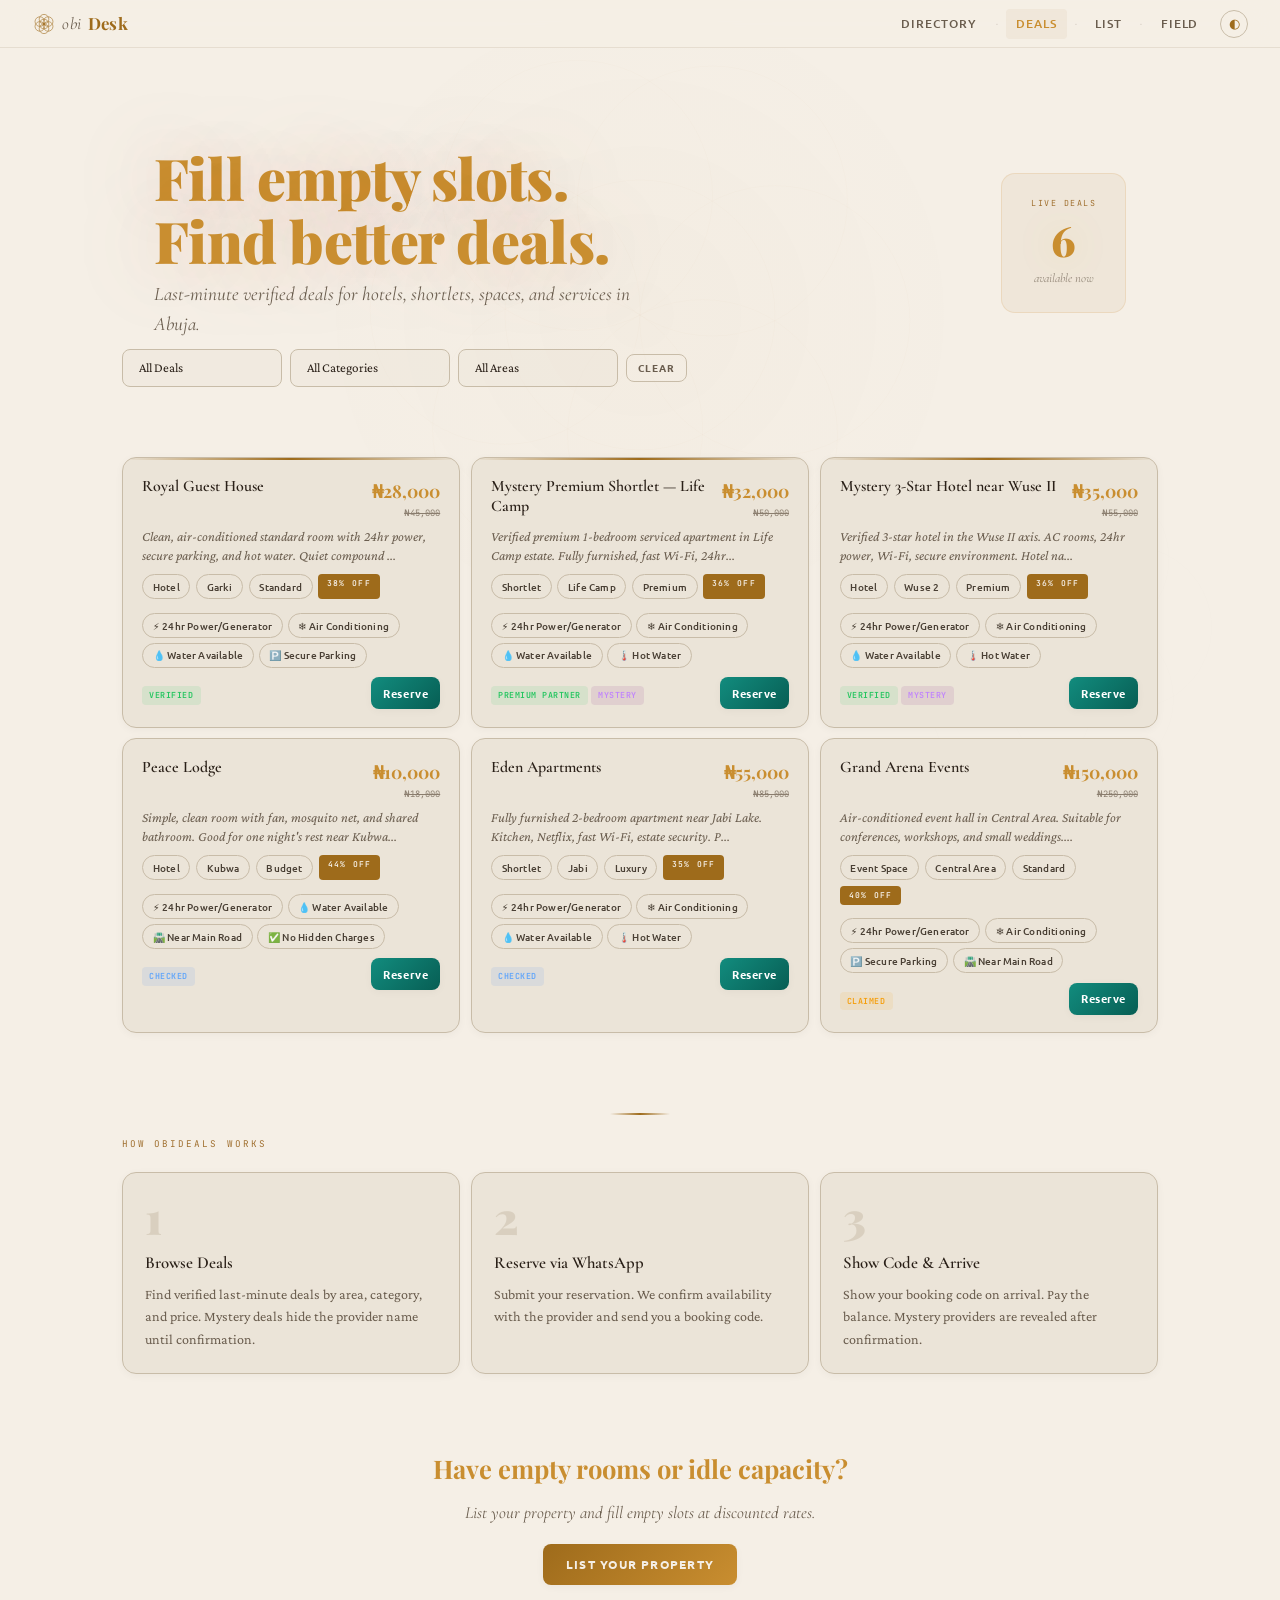
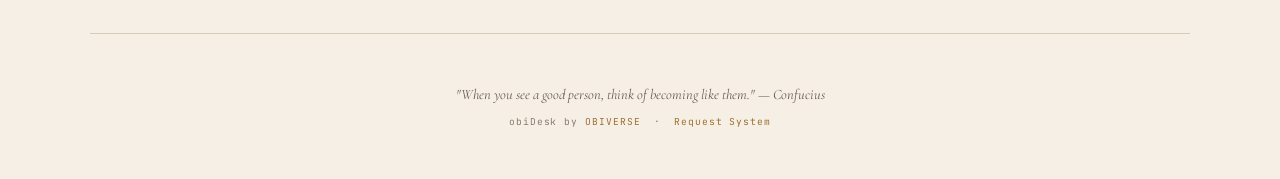
==== docs/deals.html @ 6e152a48 "feat: add obiDeals — last-minute deal vertical Perishable capacity loses all value when time passes." ====
<!DOCTYPE html>
<html lang="en">
<head>
<meta charset="utf-8">
<meta name="viewport" content="width=device-width, initial-scale=1">
<title>obiDeals — Last-Minute Verified Deals in Abuja</title>
<meta name="description" content="Find verified last-minute deals for hotels, shortlets, spaces, and services in Abuja. Fill empty slots. Find better deals.">
<meta name="theme-color" content="#c97d1d">
<link rel="manifest" href="manifest.webmanifest">
<link rel="icon" href="icon.svg" type="image/svg+xml">
<meta name="apple-mobile-web-app-capable" content="yes">
<script src="theme.js"></script>
<link rel="preconnect" href="https://fonts.googleapis.com">
<link rel="preconnect" href="https://fonts.gstatic.com" crossorigin>
<link href="https://fonts.googleapis.com/css2?family=Cormorant+Garamond:ital,wght@0,400;0,600;0,700;1,400&family=Crimson+Pro:ital,wght@0,300;0,400;0,600;1,300;1,400&family=JetBrains+Mono:wght@400;500&family=Playfair+Display:ital,wght@0,400;0,700;0,900;1,400&family=Ubuntu:wght@300;400;500;700&display=swap" rel="stylesheet">
<link rel="stylesheet" href="css/base.css">
</head>
<body>
<canvas id="bg-canvas"></canvas>
<nav class="site-nav" id="site-nav"></nav>

<!-- Hero -->
<section class="hero" style="padding-bottom:1vh;">
  <div class="hero-left">
    <h1>Fill empty slots.<br>Find better deals.</h1>
    <p class="tagline">Last-minute verified deals for hotels, shortlets, spaces, and services in Abuja.</p>
  </div>
  <div class="hero-right">
    <div class="hero-stat-label">Live Deals</div>
    <div class="hero-stat-value" id="deal-count">0</div>
    <div class="hero-stat-sub">available now</div>
  </div>
</section>

<!-- Filters -->
<div class="section" style="padding-top:0;padding-bottom:0.5rem;">
  <div class="filter-bar" id="deal-filters">
    <select class="form-input" id="filter-type" style="max-width:160px;font-size:0.82rem;">
      <option value="">All Deals</option>
      <option value="visible">Visible Deals</option>
      <option value="mystery">Mystery Deals</option>
    </select>
    <select class="form-input" id="filter-cat" style="max-width:160px;font-size:0.82rem;">
      <option value="">All Categories</option>
      <option value="hotel">Hotels</option>
      <option value="shortlet">Shortlets</option>
      <option value="event_space">Event Spaces</option>
      <option value="salon">Salons</option>
      <option value="car_hire">Car Hire</option>
      <option value="coworking">Coworking</option>
    </select>
    <select class="form-input" id="filter-area" style="max-width:160px;font-size:0.82rem;">
      <option value="">All Areas</option>
    </select>
    <button class="obi-btn-outline" style="font-size:0.62rem;padding:0.35rem 0.7rem;" onclick="clearDealFilters()">Clear</button>
  </div>
</div>

<!-- Deal Grid -->
<div class="section">
  <div class="biz-grid" id="deals-grid">
    <div class="skeleton-card"></div>
    <div class="skeleton-card"></div>
    <div class="skeleton-card"></div>
  </div>
  <div id="no-deals" style="display:none;text-align:center;padding:3rem;color:var(--text-dim);">
    <p style="font-family:var(--font-heading);font-size:1.2rem;font-style:italic;margin-bottom:0.5rem;">No deals match your filters.</p>
    <p style="font-size:0.85rem;">Try a different area or category.</p>
  </div>
</div>

<!-- How It Works -->
<div class="section reveal">
  <div class="divider"></div>
  <div class="section-label">How obiDeals Works</div>
  <div class="steps-grid">
    <div class="step-card">
      <div class="step-num">1</div>
      <div class="step-title">Browse Deals</div>
      <div class="step-desc">Find verified last-minute deals by area, category, and price. Mystery deals hide the provider name until confirmation.</div>
    </div>
    <div class="step-card">
      <div class="step-num">2</div>
      <div class="step-title">Reserve via WhatsApp</div>
      <div class="step-desc">Submit your reservation. We confirm availability with the provider and send you a booking code.</div>
    </div>
    <div class="step-card">
      <div class="step-num">3</div>
      <div class="step-title">Show Code & Arrive</div>
      <div class="step-desc">Show your booking code on arrival. Pay the balance. Mystery providers are revealed after confirmation.</div>
    </div>
  </div>
</div>

<!-- CTA -->
<div class="section reveal" style="text-align:center;padding:2rem 1.5rem 3rem;">
  <h2 style="font-family:var(--font-display);font-size:clamp(1.2rem,3vw,1.6rem);font-weight:700;color:var(--gold-bright);margin-bottom:0.5rem;">Have empty rooms or idle capacity?</h2>
  <p style="font-family:var(--font-heading);font-style:italic;color:var(--text-dim);margin-bottom:1rem;">List your property and fill empty slots at discounted rates.</p>
  <a href="get-listed.html" class="obi-btn">List Your Property</a>
</div>

<footer class="site-footer" id="site-footer"></footer>

<script src="js/app.js"></script>
<script src="js/library.js"></script>
<script src="js/deals.js"></script>
<script src="pwa.js" defer></script>
</body>
</html>
---- docs/css/base.css ----
/* ═══════════════════════════════════════════════
   obiDesk Design System — The Epitome
   From signboard to system. Abuja, Nigeria.

   Typography: 5 fonts, each with purpose.
   Surfaces: glass, glow, sacred geometry.
   Motion: staggered reveals, breathing canvas.
   ═══════════════════════════════════════════════ */

:root {
  /* ── Deep palette ─────────────────────────── */
  --bg-deep: #060d18;
  --bg: #0a1628;
  --bg-elevated: #0f1f38;
  --bg-code: #0c1424;
  --surface: #0f1f38;

  --text: #c8b89a;
  --text-dim: #8a7d6a;
  --text-bright: #e8d8b8;
  --text-ghost: #3a5070;

  --gold: #c97d1d;
  --gold-bright: #e8a830;
  --gold-dim: #8b5e1a;
  --gold-glow: rgba(201, 125, 29, 0.12);
  --gold-focus: rgba(201, 125, 29, 0.35);
  --sacred: rgba(201, 125, 29, 0.08);

  --border: #1e3a5c;
  --border-subtle: #162a4a;

  --wa: #25D366;
  --wa-hover: #20bd5a;
  --wa-glow: rgba(37, 211, 102, 0.15);

  /* ── Typography ────────────────────────────── */
  --font-display: 'Playfair Display', 'Palatino', serif;
  --font-heading: 'Cormorant Garamond', 'Palatino', serif;
  --font-body: 'Crimson Pro', 'Georgia', serif;
  --font-ui: 'Ubuntu', system-ui, sans-serif;
  --font-code: 'JetBrains Mono', 'Consolas', monospace;

  /* ── Spacing (golden ratio) ────────────────── */
  --phi-3: 3px; --phi-5: 5px; --phi-8: 8px; --phi-13: 13px;
  --phi-21: 21px; --phi-34: 34px; --phi-55: 55px; --phi-89: 89px;

  /* ── Radius ────────────────────────────────── */
  --radius-sm: 4px;
  --radius-md: 8px;
  --radius-lg: 14px;
  --radius-pill: 99px;

  /* ── Shadows ───────────────────────────────── */
  --shadow-card: 0 2px 8px rgba(0,0,0,0.08);
  --shadow-card-hover: 0 8px 32px rgba(0,0,0,0.16), 0 0 20px rgba(201,125,29,0.06);
  --shadow-glow: 0 0 24px var(--gold-glow);
  --shadow-btn: 0 4px 16px rgba(201,125,29,0.2);
}

/* ── Light theme ─────────────────────────────── */
:root[data-theme="light"] {
  --bg-deep: #f5efe6;
  --bg: #f5efe6;
  --bg-elevated: #ebe4d8;
  --bg-code: #e0d6c6;
  --surface: #ebe4d8;
  --text: #4a4035;
  --text-dim: #6a5d4e;
  --text-bright: #2a2018;
  --text-ghost: #8a7d6e;
  --gold: #9e6b1b;
  --gold-bright: #c98e30;
  --gold-dim: #a07030;
  --gold-glow: rgba(158, 107, 27, 0.06);
  --gold-focus: rgba(158, 107, 27, 0.35);
  --sacred: rgba(158, 107, 27, 0.06);
  --border: #c8bca8;
  --border-subtle: #d8cbb8;
  --wa: #128C7E;
  --wa-hover: #075E54;
  --wa-glow: rgba(18, 140, 126, 0.1);
  --shadow-card: 0 2px 8px rgba(0,0,0,0.04);
  --shadow-card-hover: 0 8px 32px rgba(0,0,0,0.08), 0 0 16px rgba(158,107,27,0.04);
  --shadow-btn: 0 4px 16px rgba(158,107,27,0.15);
}

/* ═══════════════════════════════════════════════
   RESET & BASE
   ═══════════════════════════════════════════════ */
*, *::before, *::after { box-sizing: border-box; margin: 0; padding: 0; }
[hidden] { display: none !important; }

html {
  scroll-behavior: smooth;
  scrollbar-width: thin;
  scrollbar-color: var(--gold-dim) var(--bg);
  overflow-x: hidden;
}
::-webkit-scrollbar { width: 6px; }
::-webkit-scrollbar-track { background: var(--bg); }
::-webkit-scrollbar-thumb { background: var(--gold-dim); border-radius: 3px; }

body {
  font-family: var(--font-body);
  font-size: 17px;
  line-height: 1.75;
  color: var(--text);
  background: var(--bg);
  -webkit-font-smoothing: antialiased;
  -moz-osx-font-smoothing: grayscale;
  overflow-x: hidden;
  min-height: 100vh;
}

::selection { background: var(--gold); color: var(--bg-deep); }

a { color: var(--gold); text-decoration: none; transition: color 0.2s; }
a:hover { color: var(--gold-bright); }
img { max-width: 100%; height: auto; display: block; }

/* ═══════════════════════════════════════════════
   ANIMATIONS
   ═══════════════════════════════════════════════ */
@keyframes fadeUp {
  to { opacity: 1; transform: translateY(0); }
}

@keyframes shimmer {
  to { background-position: -200% 0; }
}

@keyframes pulseGlow {
  0%, 100% { box-shadow: 0 0 0 0 rgba(201,125,29,0); }
  50% { box-shadow: 0 0 10px 3px rgba(201,125,29,0.12); }
}

@keyframes waPulse {
  0%, 100% { box-shadow: 0 0 0 0 rgba(37,211,102,0); }
  50% { box-shadow: 0 0 12px 4px var(--wa-glow); }
}

@keyframes breathe {
  0%, 100% { opacity: 0.4; }
  50% { opacity: 1; }
}

/* ═══════════════════════════════════════════════
   CANVAS & SACRED GEOMETRY
   ═══════════════════════════════════════════════ */
#bg-canvas {
  position: fixed;
  inset: 0;
  z-index: 0;
  pointer-events: none;
}

/* Diamond pattern overlay for sections */
.sacred-bg {
  position: relative;
}
.sacred-bg::before {
  content: '';
  position: absolute;
  inset: 0;
  opacity: 0.025;
  pointer-events: none;
  background-image: url("data:image/svg+xml,%3Csvg xmlns='http://www.w3.org/2000/svg' width='60' height='60'%3E%3Cpath d='M30 0L60 30L30 60L0 30Z' fill='none' stroke='%23c97d1d' stroke-width='.8'/%3E%3C/svg%3E");
  background-repeat: repeat;
}
[data-theme="light"] .sacred-bg::before { opacity: 0.04; filter: brightness(0.5); }

/* Gold divider */
.divider {
  width: 60px;
  height: 2px;
  background: linear-gradient(90deg, transparent, var(--gold), transparent);
  margin: 0 auto var(--phi-21);
}

/* ═══════════════════════════════════════════════
   SKELETON LOADERS
   ═══════════════════════════════════════════════ */
.skeleton-card {
  height: 160px;
  border-radius: var(--radius-lg);
  background: linear-gradient(90deg,
    var(--bg-elevated) 25%,
    rgba(255,255,255,0.03) 50%,
    var(--bg-elevated) 75%);
  background-size: 200% 100%;
  animation: shimmer 1.5s ease-in-out infinite;
  border: 1px solid var(--border);
}

.skeleton-line {
  height: 1em;
  border-radius: var(--radius-sm);
  margin-bottom: 0.5em;
  background: linear-gradient(90deg,
    var(--border) 25%,
    rgba(255,255,255,0.04) 50%,
    var(--border) 75%);
  background-size: 200% 100%;
  animation: shimmer 1.5s ease-in-out infinite;
}

/* ═══════════════════════════════════════════════
   SECTION REVEAL
   ═══════════════════════════════════════════════ */
.reveal {
  opacity: 0;
  transform: translateY(24px);
  transition: opacity 0.7s cubic-bezier(0.16, 1, 0.3, 1), transform 0.7s cubic-bezier(0.16, 1, 0.3, 1);
}
.reveal.revealed {
  opacity: 1;
  transform: translateY(0);
}

/* ═══════════════════════════════════════════════
   SITE NAV — Glass morphism top bar
   ═══════════════════════════════════════════════ */
.site-nav {
  position: sticky;
  top: 0;
  z-index: 50;
  display: flex;
  align-items: center;
  gap: 0.5rem;
  padding: 0.55rem clamp(1rem, 3vw, 2rem);
  background: rgba(10, 22, 40, 0.85);
  backdrop-filter: blur(20px) saturate(1.2);
  -webkit-backdrop-filter: blur(20px) saturate(1.2);
  border-bottom: 1px solid rgba(30, 58, 92, 0.35);
}
[data-theme="light"] .site-nav {
  background: rgba(245, 239, 230, 0.85);
  border-bottom-color: rgba(200, 188, 168, 0.35);
}

.site-nav-brand {
  display: flex;
  align-items: center;
  gap: 0.4rem;
  text-decoration: none;
  margin-right: auto;
  color: var(--gold);
  transition: color 0.2s;
}
.site-nav-brand:hover { color: var(--gold-bright); }

.nav-logo-svg {
  width: 24px;
  height: 24px;
  flex-shrink: 0;
  transition: transform 0.5s ease;
}
.site-nav-brand:hover .nav-logo-svg { transform: rotate(30deg); }

.brand-obi {
  font-family: var(--font-heading);
  font-size: 1.05rem;
  font-weight: 400;
  font-style: italic;
  color: var(--text-dim);
  letter-spacing: 0.02em;
}

.brand-desk {
  font-family: var(--font-display);
  font-size: 1.05rem;
  font-weight: 700;
  color: var(--gold);
  letter-spacing: 0.02em;
}

.site-nav-link {
  font-family: var(--font-ui);
  font-size: 0.72rem;
  font-weight: 500;
  color: var(--text-dim);
  text-decoration: none;
  letter-spacing: 0.08em;
  text-transform: uppercase;
  padding: 0.3rem 0.65rem;
  border-radius: var(--radius-sm);
  transition: all 0.15s ease;
}
.site-nav-link:hover {
  color: var(--gold);
  background: var(--sacred);
}
.site-nav-link.active {
  color: var(--gold-bright);
  background: var(--sacred);
}

.site-nav-sep {
  color: var(--text-ghost);
  font-size: 0.5rem;
  opacity: 0.5;
}

.theme-toggle {
  background: none;
  border: 1px solid var(--border);
  border-radius: 50%;
  width: 28px; height: 28px;
  cursor: pointer;
  color: var(--gold);
  font-size: 13px;
  display: flex; align-items: center; justify-content: center;
  margin-left: 0.2rem;
  transition: border-color 0.3s, color 0.3s, transform 0.3s;
  padding: 0;
}
.theme-toggle:hover { border-color: var(--gold); transform: rotate(180deg); }

/* ═══════════════════════════════════════════════
   HERO — Grand entrance
   ═══════════════════════════════════════════════ */
.hero {
  position: relative;
  display: grid;
  grid-template-columns: 1fr auto;
  align-items: center;
  gap: 2.5rem;
  padding: calc(6vh + 44px) clamp(1.5rem, 5vw, 5rem) 4vh;
  max-width: 1100px;
  margin: 0 auto;
  z-index: 1;
}

.hero-left { text-align: left; }

.hero h1 {
  font-family: var(--font-display);
  font-size: clamp(2.2rem, 5.5vw, 3.6rem);
  font-weight: 900;
  color: var(--gold-bright);
  letter-spacing: -0.01em;
  line-height: 1.08;
  margin-bottom: 0.6rem;
  text-shadow: 0 0 80px rgba(201, 125, 29, 0.35);
  opacity: 0; transform: translateY(20px);
  animation: fadeUp 0.8s 0.15s ease forwards;
}

.hero .tagline {
  font-family: var(--font-heading);
  font-size: clamp(0.95rem, 1.8vw, 1.2rem);
  font-weight: 400;
  font-style: italic;
  color: var(--text-dim);
  max-width: 480px;
  line-height: 1.55;
  opacity: 0; transform: translateY(14px);
  animation: fadeUp 0.8s 0.35s ease forwards;
}

.hero-search-wrap {
  margin-top: 1.6rem;
  opacity: 0; transform: translateY(14px);
  animation: fadeUp 0.8s 0.55s ease forwards;
}

/* Stats panel */
.hero-right {
  display: flex;
  flex-direction: column;
  align-items: center;
  gap: 0.5rem;
  padding: 1.4rem 1.8rem;
  background: var(--sacred);
  border: 1px solid rgba(201, 125, 29, 0.14);
  border-radius: var(--radius-lg);
  opacity: 0;
  animation: fadeUp 0.7s 0.7s ease forwards;
  flex-shrink: 0;
}

.hero-stat-label {
  font-family: var(--font-code);
  font-size: 0.52rem;
  letter-spacing: 0.18em;
  color: var(--gold-dim);
  text-transform: uppercase;
}

.hero-stat-value {
  font-family: var(--font-display);
  font-size: 2.6rem;
  font-weight: 900;
  color: var(--gold-bright);
  line-height: 1;
  text-shadow: 0 0 40px rgba(201, 125, 29, 0.2);
}

.hero-stat-sub {
  font-family: var(--font-heading);
  font-size: 0.78rem;
  font-style: italic;
  color: var(--text-dim);
  opacity: 0.7;
}

/* ═══════════════════════════════════════════════
   SEARCH BAR — Glass input
   ═══════════════════════════════════════════════ */
.search-bar {
  display: flex;
  gap: var(--phi-8);
  max-width: 500px;
}

.search-input {
  flex: 1;
  padding: 0.75rem 1.2rem;
  background: rgba(6, 13, 24, 0.5);
  border: 1px solid var(--border);
  border-radius: var(--radius-md);
  color: var(--text-bright);
  font-family: var(--font-body);
  font-size: 1rem;
  transition: border-color 0.3s, box-shadow 0.3s;
}
[data-theme="light"] .search-input { background: rgba(235, 228, 216, 0.5); }
.search-input:focus {
  outline: none;
  border-color: var(--gold);
  box-shadow: 0 0 0 3px var(--gold-focus), 0 0 20px var(--gold-glow);
}
.search-input::placeholder { color: var(--text-ghost); font-style: italic; }

.search-btn {
  padding: 0.75rem 1.6rem;
  background: var(--gold);
  color: var(--bg-deep);
  font-family: var(--font-ui);
  font-weight: 700;
  font-size: 0.82rem;
  letter-spacing: 0.1em;
  text-transform: uppercase;
  border: none;
  border-radius: var(--radius-md);
  cursor: pointer;
  transition: all 0.2s ease;
}
.search-btn:hover {
  background: var(--gold-bright);
  box-shadow: var(--shadow-btn);
  transform: translateY(-1px);
}
.search-btn:active { transform: scale(0.97); }

/* ═══════════════════════════════════════════════
   SECTIONS
   ═══════════════════════════════════════════════ */
.section {
  position: relative;
  z-index: 1;
  max-width: 1100px;
  margin: 0 auto;
  padding: 2.5rem clamp(1rem, 3vw, 2rem);
}

.section-label {
  font-family: var(--font-code);
  font-size: 0.58rem;
  color: var(--gold-dim);
  letter-spacing: 0.22em;
  text-transform: uppercase;
  margin-bottom: 1.2rem;
}

.section-header {
  display: flex;
  align-items: baseline;
  justify-content: space-between;
  margin-bottom: 1.2rem;
  flex-wrap: wrap;
  gap: var(--phi-8);
}

/* ═══════════════════════════════════════════════
   COMPASS PILLS (Categories)
   ═══════════════════════════════════════════════ */
.compass-strip {
  position: relative;
  z-index: 1;
  padding: 0 0 1rem;
  opacity: 0;
  animation: fadeUp 0.6s 0.5s ease forwards;
}

.compass-scroll {
  display: flex;
  gap: 0.45rem;
  padding: 0.6rem 1.5rem;
  overflow-x: auto;
  scrollbar-width: none;
  justify-content: center;
  flex-wrap: wrap;
  max-width: 1100px;
  margin: 0 auto;
}
.compass-scroll::-webkit-scrollbar { display: none; }

.compass-pill {
  flex-shrink: 0;
  display: flex;
  align-items: center;
  gap: 0.35rem;
  padding: 0.4rem 0.85rem;
  background: var(--bg-elevated);
  border: 1px solid var(--border);
  border-radius: var(--radius-pill);
  text-decoration: none;
  color: inherit;
  transition: border-color 0.4s ease, background 0.4s ease, box-shadow 0.4s ease, transform 0.2s ease;
  cursor: pointer;
}
.compass-pill:hover {
  border-color: rgba(201,125,29,0.25);
  background: var(--sacred);
  transform: translateY(-1px);
}
.compass-pill.active {
  border-color: rgba(201,125,29,0.4);
  background: rgba(201,125,29,0.08);
  box-shadow: 0 0 16px rgba(201,125,29,0.08);
}

.compass-icon { font-size: 0.95rem; line-height: 1; }

.compass-name {
  font-family: var(--font-ui);
  font-size: 0.72rem;
  font-weight: 600;
  color: var(--gold-bright);
  white-space: nowrap;
}

.compass-count {
  font-family: var(--font-code);
  font-size: 0.48rem;
  color: var(--text-dim);
  opacity: 0.4;
  transition: opacity 0.4s;
}
.compass-pill:hover .compass-count { opacity: 0.9; }

/* ═══════════════════════════════════════════════
   AREA CHIPS
   ═══════════════════════════════════════════════ */
.area-scroll {
  display: flex;
  gap: 0.35rem;
  padding: 0.4rem 1.5rem;
  overflow-x: auto;
  scrollbar-width: none;
  max-width: 1100px;
  margin: 0 auto;
}
.area-scroll::-webkit-scrollbar { display: none; }

.area-chip {
  flex-shrink: 0;
  padding: 0.3rem 0.7rem;
  border-radius: var(--radius-pill);
  border: 1px solid var(--border-subtle);
  background: transparent;
  color: var(--text-dim);
  font-family: var(--font-ui);
  font-size: 0.68rem;
  font-weight: 500;
  cursor: pointer;
  transition: all 0.3s ease;
  text-decoration: none;
}
.area-chip:hover, .area-chip.active {
  background: var(--sacred);
  border-color: rgba(201,125,29,0.3);
  color: var(--gold-bright);
  transform: translateY(-1px);
}

/* ═══════════════════════════════════════════════
   BUSINESS CARD — The core surface
   ═══════════════════════════════════════════════ */
.biz-card {
  position: relative;
  background: var(--bg-elevated);
  border: 1px solid var(--border);
  border-radius: var(--radius-lg);
  overflow: hidden;
  cursor: pointer;
  text-decoration: none;
  display: block;
  color: inherit;
  padding: 1.1rem 1.2rem;
  box-shadow: var(--shadow-card);

  opacity: 0;
  transform: translateY(20px);
  transition:
    opacity 0.5s cubic-bezier(0.16, 1, 0.3, 1) var(--reveal-delay, 0s),
    transform 0.5s cubic-bezier(0.16, 1, 0.3, 1) var(--reveal-delay, 0s),
    border-color 0.4s ease,
    box-shadow 0.4s ease;
}

.biz-card.revealed {
  opacity: 1;
  transform: translateY(0);
}

.biz-card:hover {
  border-color: rgba(201,125,29,0.3);
  box-shadow: var(--shadow-card-hover);
  color: inherit;
}

/* Subtle top accent line on featured cards */
.biz-card.featured::before {
  content: '';
  position: absolute;
  top: 0; left: 0; right: 0;
  height: 2px;
  background: linear-gradient(90deg, transparent, var(--gold), transparent);
}

.biz-card-name {
  font-family: var(--font-heading);
  font-size: 1.15rem;
  font-weight: 600;
  color: var(--text-bright);
  margin-bottom: 0.25rem;
  display: flex; align-items: center; gap: 0.4rem;
  line-height: 1.3;
}

.biz-card-tagline {
  font-family: var(--font-body);
  font-size: 0.85rem;
  color: var(--text-dim);
  margin-bottom: 0.7rem;
  line-height: 1.45;
  font-style: italic;
}

.biz-card-meta {
  display: flex; gap: 0.35rem; flex-wrap: wrap;
  margin-bottom: 0.85rem;
}

.biz-card-cta { display: flex; gap: 0.5rem; }

/* ═══════════════════════════════════════════════
   PILLS & BADGES
   ═══════════════════════════════════════════════ */
.pill {
  display: inline-flex;
  align-items: center;
  padding: 0.18rem 0.6rem;
  border-radius: var(--radius-pill);
  border: 1px solid var(--border);
  font-size: 0.62rem;
  color: var(--text);
  font-family: var(--font-ui);
  font-weight: 500;
  letter-spacing: 0.02em;
  transition: border-color 0.2s;
}
.pill:hover { border-color: var(--gold-dim); }

.pill-gold {
  border: none;
  background: var(--gold);
  color: var(--bg-deep);
  font-size: 0.5rem;
  letter-spacing: 0.16em;
  text-transform: uppercase;
  padding: 0.15rem 0.55rem;
  border-radius: var(--radius-sm);
  font-family: var(--font-code);
  font-weight: 600;
}

.badge {
  display: inline-flex;
  align-items: center;
  font-size: 0.52rem;
  padding: 0.12rem 0.45rem;
  border-radius: var(--radius-sm);
  font-weight: 600;
  font-family: var(--font-code);
  letter-spacing: 0.06em;
  text-transform: uppercase;
}
.badge-unverified { background: rgba(100,100,100,0.1); color: var(--text-ghost); }
.badge-field { background: rgba(59,130,246,0.1); color: #60a5fa; }
.badge-claimed { background: rgba(245,158,11,0.1); color: #f59e0b; }
.badge-verified { background: rgba(34,197,94,0.1); color: #22c55e; animation: pulseGlow 3s ease-in-out infinite; }

/* ═══════════════════════════════════════════════
   BUTTONS — Crafted surfaces
   ═══════════════════════════════════════════════ */

/* Primary: gold fill */
.obi-btn {
  display: inline-flex;
  align-items: center;
  justify-content: center;
  gap: 0.4rem;
  padding: 0.6rem 1.4rem;
  background: linear-gradient(135deg, var(--gold) 0%, var(--gold-bright) 100%);
  color: var(--bg-deep);
  font-family: var(--font-ui);
  font-weight: 700;
  font-size: 0.78rem;
  letter-spacing: 0.1em;
  text-transform: uppercase;
  border: none;
  border-radius: var(--radius-md);
  cursor: pointer;
  transition: all 0.2s ease;
  text-decoration: none;
  box-shadow: var(--shadow-card);
}
.obi-btn:hover {
  color: var(--bg-deep);
  box-shadow: var(--shadow-btn);
  transform: translateY(-2px);
  filter: brightness(1.1);
}
.obi-btn:active { transform: translateY(0) scale(0.97); }

/* Outline */
.obi-btn-outline {
  display: inline-flex;
  align-items: center;
  justify-content: center;
  gap: 0.4rem;
  padding: 0.6rem 1.4rem;
  background: transparent;
  color: var(--text-dim);
  font-family: var(--font-ui);
  font-weight: 600;
  font-size: 0.78rem;
  letter-spacing: 0.1em;
  text-transform: uppercase;
  border: 1px solid var(--border);
  border-radius: var(--radius-md);
  cursor: pointer;
  transition: all 0.3s ease;
  text-decoration: none;
}
.obi-btn-outline:hover {
  border-color: var(--gold);
  color: var(--gold);
  background: var(--sacred);
  box-shadow: 0 0 16px var(--gold-glow);
}
.obi-btn-outline:active { transform: scale(0.97); }

/* WhatsApp: the most important button */
.wa-btn {
  display: inline-flex;
  align-items: center;
  justify-content: center;
  gap: 0.4rem;
  padding: 0.6rem 1.2rem;
  background: linear-gradient(135deg, var(--wa) 0%, var(--wa-hover) 100%);
  color: #fff;
  font-family: var(--font-ui);
  font-weight: 700;
  font-size: 0.78rem;
  letter-spacing: 0.05em;
  border: none;
  border-radius: var(--radius-md);
  cursor: pointer;
  transition: all 0.2s ease;
  text-decoration: none;
  box-shadow: var(--shadow-card);
}
.wa-btn:hover {
  color: #fff;
  box-shadow: 0 6px 20px var(--wa-glow);
  transform: translateY(-2px);
  filter: brightness(1.1);
}
.wa-btn:active { transform: translateY(0) scale(0.97); }
.wa-btn-sm { padding: 0.4rem 0.75rem; font-size: 0.68rem; }

/* Profile action buttons */
.cta-btn {
  display: inline-flex;
  align-items: center;
  gap: 0.35rem;
  padding: 0.5rem 0.9rem;
  border-radius: var(--radius-md);
  border: 1px solid var(--border);
  background: var(--bg-elevated);
  color: var(--text-bright);
  font-family: var(--font-ui);
  font-weight: 500;
  font-size: 0.72rem;
  letter-spacing: 0.04em;
  cursor: pointer;
  transition: all 0.3s ease;
  text-decoration: none;
}
.cta-btn:hover {
  border-color: rgba(201,125,29,0.35);
  color: var(--gold);
  background: var(--sacred);
  box-shadow: 0 2px 12px var(--gold-glow);
  transform: translateY(-1px);
}
.cta-btn:active { transform: scale(0.97); }

.cta-row { display: flex; gap: 0.5rem; flex-wrap: wrap; }

/* ═══════════════════════════════════════════════
   BIZ GRID
   ═══════════════════════════════════════════════ */
.biz-grid {
  display: grid;
  grid-template-columns: repeat(auto-fill, minmax(300px, 1fr));
  gap: 0.65rem;
}

/* ═══════════════════════════════════════════════
   PROFILE PAGE
   ═══════════════════════════════════════════════ */
.profile-header {
  padding: 2.5rem 0 1.5rem;
  border-bottom: 1px solid var(--border);
  margin-bottom: 2rem;
}
.profile-name {
  font-family: var(--font-display);
  font-size: clamp(1.8rem, 4vw, 2.6rem);
  font-weight: 900;
  color: var(--gold-bright);
  margin-bottom: 0.4rem;
  text-shadow: 0 0 60px rgba(201, 125, 29, 0.25);
  display: flex; align-items: center; gap: 0.5rem; flex-wrap: wrap;
  line-height: 1.15;
}
.profile-tagline {
  font-family: var(--font-heading);
  font-size: 1.1rem;
  font-style: italic;
  color: var(--text-dim);
  margin-bottom: 1rem;
}
.profile-meta {
  display: flex; gap: 0.4rem; flex-wrap: wrap;
  margin-bottom: 1.4rem;
}

.service-list { display: flex; gap: 0.35rem; flex-wrap: wrap; }

.detail-section { margin-bottom: 2rem; }
.detail-label {
  font-family: var(--font-code);
  font-size: 0.58rem;
  color: var(--gold-dim);
  letter-spacing: 0.18em;
  text-transform: uppercase;
  margin-bottom: 0.7rem;
}
.detail-body {
  font-size: 1rem;
  color: var(--text);
  line-height: 1.85;
}

/* ═══════════════════════════════════════════════
   PRICING — Premium surfaces
   ═══════════════════════════════════════════════ */
.pricing-grid {
  display: grid;
  grid-template-columns: repeat(auto-fit, minmax(230px, 1fr));
  gap: 0.65rem;
}

.pricing-card {
  padding: 1.4rem;
  border-radius: var(--radius-lg);
  border: 1px solid var(--border);
  background: var(--bg-elevated);
  position: relative;
  overflow: hidden;
  transition: all 0.4s cubic-bezier(0.16, 1, 0.3, 1);
  box-shadow: var(--shadow-card);
}
.pricing-card:hover {
  border-color: rgba(201,125,29,0.25);
  box-shadow: var(--shadow-card-hover);
  transform: translateY(-3px);
}
.pricing-card.featured {
  border-color: rgba(201,125,29,0.4);
  background: linear-gradient(165deg, var(--bg-elevated) 0%, rgba(201,125,29,0.06) 100%);
}
.pricing-card.featured::before {
  content: '';
  position: absolute;
  top: 0; left: 0; right: 0;
  height: 2px;
  background: linear-gradient(90deg, transparent, var(--gold), transparent);
}

.pricing-title {
  font-family: var(--font-heading);
  font-size: 1.05rem;
  font-weight: 600;
  color: var(--text-bright);
  margin-bottom: 0.5rem;
}

.price {
  font-family: var(--font-display);
  font-size: 2rem;
  font-weight: 900;
  color: var(--gold-bright);
  line-height: 1;
  text-shadow: 0 0 40px rgba(201, 125, 29, 0.18);
}
.price-label {
  font-family: var(--font-ui);
  font-size: 0.65rem;
  color: var(--text-dim);
  letter-spacing: 0.04em;
  margin-bottom: 0.9rem;
}

.feature-list { list-style: none; padding: 0; }
.feature-list li {
  font-family: var(--font-body);
  font-size: 0.85rem;
  color: var(--text);
  line-height: 2;
  padding-left: 1.1rem;
  position: relative;
}
.feature-list li::before {
  content: '';
  position: absolute;
  left: 0;
  top: 0.7em;
  width: 5px;
  height: 5px;
  background: var(--gold);
  border-radius: 50%;
}

/* ═══════════════════════════════════════════════
   STEPS — How it works
   ═══════════════════════════════════════════════ */
.steps-grid {
  display: grid;
  grid-template-columns: repeat(3, 1fr);
  gap: 0.65rem;
}

.step-card {
  padding: 1.4rem;
  border-radius: var(--radius-lg);
  border: 1px solid var(--border);
  background: var(--bg-elevated);
  position: relative;
  overflow: hidden;
  transition: border-color 0.4s ease, box-shadow 0.4s ease, transform 0.3s ease;
  box-shadow: var(--shadow-card);
}
.step-card:hover {
  border-color: rgba(201,125,29,0.25);
  box-shadow: var(--shadow-card-hover);
  transform: translateY(-2px);
}

.step-num {
  font-family: var(--font-display);
  font-size: 2.8rem;
  font-weight: 900;
  color: var(--border);
  line-height: 1;
  margin-bottom: 0.5rem;
  opacity: 0.5;
}

.step-title {
  font-family: var(--font-heading);
  font-size: 1.05rem;
  font-weight: 600;
  color: var(--text-bright);
  margin-bottom: 0.35rem;
}
.step-desc {
  font-family: var(--font-body);
  font-size: 0.88rem;
  color: var(--text-dim);
  line-height: 1.6;
}

/* ═══════════════════════════════════════════════
   FORMS — Refined glass inputs
   ═══════════════════════════════════════════════ */
.form-grid {
  display: grid;
  grid-template-columns: 1fr 1fr;
  gap: var(--phi-13);
}
.form-full { grid-column: 1 / -1; }

.form-label {
  display: block;
  font-family: var(--font-code);
  font-size: 0.55rem;
  font-weight: 500;
  letter-spacing: 0.14em;
  color: var(--gold-dim);
  text-transform: uppercase;
  margin-bottom: 0.35rem;
}

.form-input {
  width: 100%;
  padding: 0.65rem 1rem;
  background: rgba(6, 13, 24, 0.4);
  border: 1px solid var(--border);
  border-radius: var(--radius-md);
  color: var(--text-bright);
  font-family: var(--font-body);
  font-size: 0.95rem;
  transition: border-color 0.3s, box-shadow 0.3s;
}
[data-theme="light"] .form-input { background: rgba(235, 228, 216, 0.4); }
.form-input:focus {
  outline: none;
  border-color: var(--gold);
  box-shadow: 0 0 0 3px var(--gold-focus), 0 0 16px var(--gold-glow);
}
.form-input::placeholder { color: var(--text-ghost); font-style: italic; }
select.form-input {
  appearance: none;
  cursor: pointer;
  background-image: url("data:image/svg+xml,%3Csvg xmlns='http://www.w3.org/2000/svg' width='12' height='12'%3E%3Cpath d='M2 4l4 4 4-4' fill='none' stroke='%23c97d1d' stroke-width='1.5'/%3E%3C/svg%3E");
  background-repeat: no-repeat;
  background-position: right 12px center;
  padding-right: 32px;
}
textarea.form-input { min-height: 100px; resize: vertical; line-height: 1.6; }

.form-status {
  font-size: 0.78rem;
  padding: 0.6rem 1rem;
  border-radius: var(--radius-md);
  margin-top: 0.6rem;
  font-family: var(--font-ui);
  font-weight: 500;
}
.form-status-ok { background: rgba(34,197,94,0.06); color: #22c55e; border: 1px solid rgba(34,197,94,0.15); }
.form-status-err { background: rgba(239,68,68,0.06); color: #ef4444; border: 1px solid rgba(239,68,68,0.15); }

/* ═══════════════════════════════════════════════
   FILTER BAR
   ═══════════════════════════════════════════════ */
.filter-bar {
  display: flex; gap: 0.5rem; flex-wrap: wrap;
  align-items: center;
  margin-bottom: 1.4rem;
}
.filter-bar select { max-width: 200px; }

/* ═══════════════════════════════════════════════
   FOOTER — Cultural, intimate
   ═══════════════════════════════════════════════ */
.site-footer {
  position: relative;
  z-index: 1;
  text-align: center;
  padding: 3rem 2rem;
  font-family: var(--font-heading);
  font-size: 0.9rem;
  font-style: italic;
  color: var(--text-dim);
  border-top: 1px solid var(--border-subtle);
  max-width: 1100px;
  margin: 0 auto;
}
.site-footer a { color: var(--gold-dim); transition: color 0.2s; }
.site-footer a:hover { color: var(--gold); }

/* ═══════════════════════════════════════════════
   RESPONSIVE
   ═══════════════════════════════════════════════ */
@media (max-width: 768px) {
  .hero {
    grid-template-columns: 1fr;
    padding: calc(4vh + 40px) 1.5rem 2vh;
    text-align: center;
  }
  .hero-left { text-align: center; }
  .hero .tagline { max-width: none; margin-left: auto; margin-right: auto; }
  .hero-search-wrap .search-bar { max-width: none; }
  .hero-right { margin: 0 auto; }
  .steps-grid { grid-template-columns: 1fr; }
  .pricing-grid { grid-template-columns: 1fr; }
  .form-grid { grid-template-columns: 1fr; }
  .profile-name { font-size: 1.6rem; }
  .site-nav-link { display: none; }
  .site-nav-sep { display: none; }
}

@media (max-width: 480px) {
  .biz-grid { grid-template-columns: 1fr; }
  .compass-scroll { padding: 0.4rem 0.8rem; }
  body { font-size: 16px; }
}
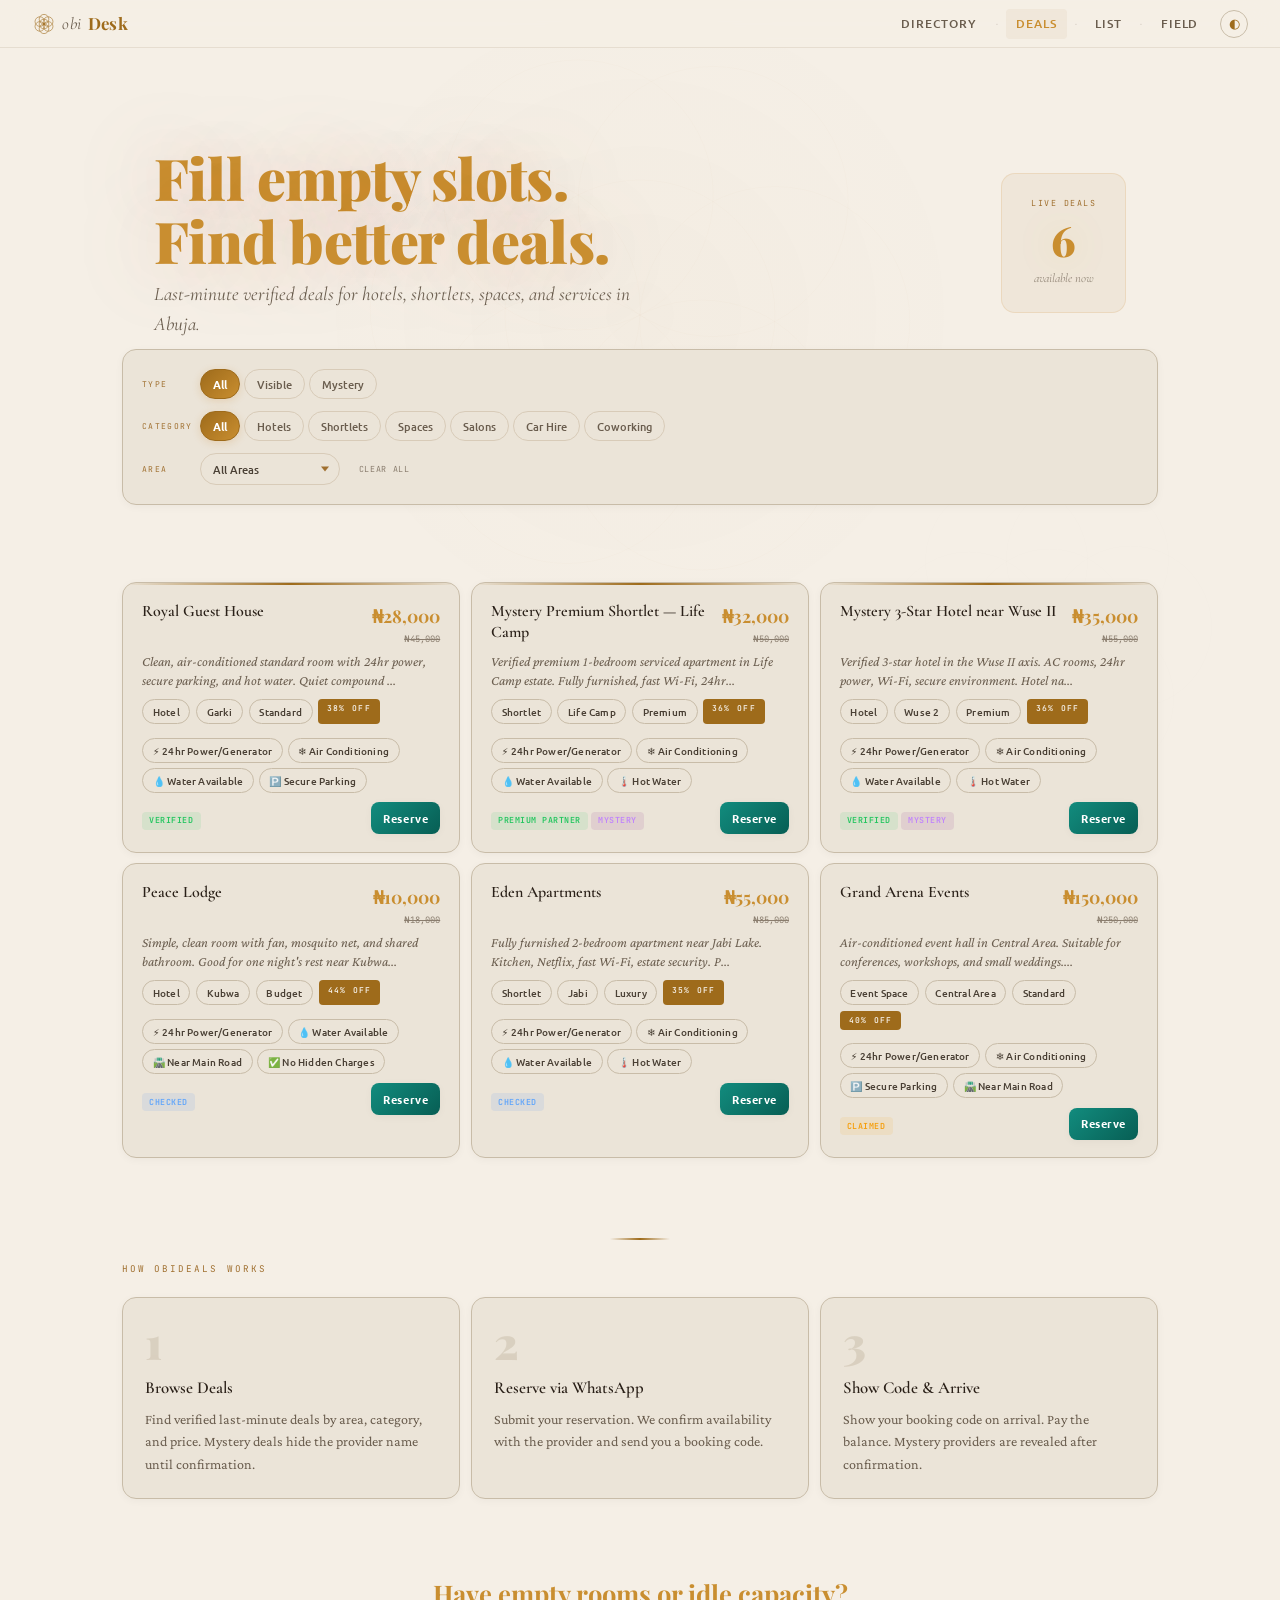
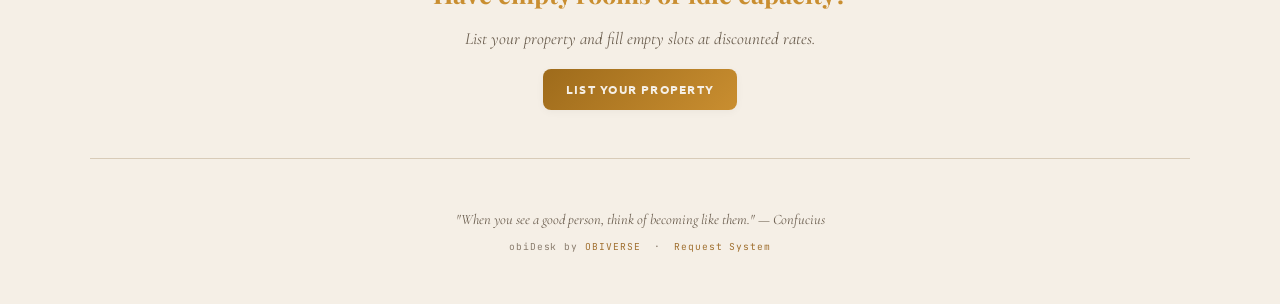
==== commit fc0f45d8: "ux: modern toggle-pill filters, styled selects, glass surfaces Replace native <select> dropdowns wit" ====
--- a/docs/deals.html
+++ b/docs/deals.html
@@ -34,25 +34,36 @@
 
 <!-- Filters -->
 <div class="section" style="padding-top:0;padding-bottom:0.5rem;">
-  <div class="filter-bar" id="deal-filters">
-    <select class="form-input" id="filter-type" style="max-width:160px;font-size:0.82rem;">
-      <option value="">All Deals</option>
-      <option value="visible">Visible Deals</option>
-      <option value="mystery">Mystery Deals</option>
-    </select>
-    <select class="form-input" id="filter-cat" style="max-width:160px;font-size:0.82rem;">
-      <option value="">All Categories</option>
-      <option value="hotel">Hotels</option>
-      <option value="shortlet">Shortlets</option>
-      <option value="event_space">Event Spaces</option>
-      <option value="salon">Salons</option>
-      <option value="car_hire">Car Hire</option>
-      <option value="coworking">Coworking</option>
-    </select>
-    <select class="form-input" id="filter-area" style="max-width:160px;font-size:0.82rem;">
-      <option value="">All Areas</option>
-    </select>
-    <button class="obi-btn-outline" style="font-size:0.62rem;padding:0.35rem 0.7rem;" onclick="clearDealFilters()">Clear</button>
+  <div class="filter-strip" id="deal-filters">
+    <div class="filter-row">
+      <span class="filter-label">Type</span>
+      <div class="toggle-group" id="filter-type-group">
+        <button class="toggle-pill active" data-value="" onclick="setDealType(this)">All</button>
+        <button class="toggle-pill" data-value="visible" onclick="setDealType(this)">Visible</button>
+        <button class="toggle-pill" data-value="mystery" onclick="setDealType(this)">Mystery</button>
+      </div>
+    </div>
+    <div class="filter-row">
+      <span class="filter-label">Category</span>
+      <div class="toggle-group" id="filter-cat-group">
+        <button class="toggle-pill active" data-value="" onclick="setDealCat(this)">All</button>
+        <button class="toggle-pill" data-value="hotel" onclick="setDealCat(this)">Hotels</button>
+        <button class="toggle-pill" data-value="shortlet" onclick="setDealCat(this)">Shortlets</button>
+        <button class="toggle-pill" data-value="event_space" onclick="setDealCat(this)">Spaces</button>
+        <button class="toggle-pill" data-value="salon" onclick="setDealCat(this)">Salons</button>
+        <button class="toggle-pill" data-value="car_hire" onclick="setDealCat(this)">Car Hire</button>
+        <button class="toggle-pill" data-value="coworking" onclick="setDealCat(this)">Coworking</button>
+      </div>
+    </div>
+    <div class="filter-row">
+      <span class="filter-label">Area</span>
+      <div class="styled-select">
+        <select id="filter-area">
+          <option value="">All Areas</option>
+        </select>
+      </div>
+      <button class="filter-clear" onclick="clearDealFilters()">Clear all</button>
+    </div>
   </div>
 </div>
 
--- a/docs/css/base.css
+++ b/docs/css/base.css
@@ -1069,8 +1069,169 @@
 .form-status-err { background: rgba(239,68,68,0.06); color: #ef4444; border: 1px solid rgba(239,68,68,0.15); }
 
 /* ═══════════════════════════════════════════════
-   FILTER BAR
-   ═══════════════════════════════════════════════ */
+   FILTER STRIP — Toggle pills, not dropdowns
+   Think Paystack/Kuda: clean, tactile, modern.
+   ═══════════════════════════════════════════════ */
+.filter-strip {
+  display: flex;
+  flex-direction: column;
+  gap: 0.75rem;
+  margin-bottom: 1.8rem;
+  padding: 1.2rem;
+  background: var(--bg-elevated);
+  border: 1px solid var(--border);
+  border-radius: var(--radius-lg);
+  box-shadow: var(--shadow-card);
+}
+
+.filter-row {
+  display: flex;
+  align-items: center;
+  gap: 0.5rem;
+  flex-wrap: wrap;
+}
+
+.filter-label {
+  font-family: var(--font-code);
+  font-size: 0.5rem;
+  color: var(--gold-dim);
+  letter-spacing: 0.16em;
+  text-transform: uppercase;
+  min-width: 50px;
+  flex-shrink: 0;
+}
+
+/* Toggle pills — replace dropdowns for small option sets */
+.toggle-group {
+  display: flex;
+  gap: 0.25rem;
+  flex-wrap: wrap;
+}
+
+.toggle-pill {
+  padding: 0.35rem 0.75rem;
+  border-radius: var(--radius-pill);
+  border: 1px solid var(--border-subtle);
+  background: transparent;
+  color: var(--text-dim);
+  font-family: var(--font-ui);
+  font-size: 0.68rem;
+  font-weight: 500;
+  cursor: pointer;
+  transition: all 0.25s cubic-bezier(0.16, 1, 0.3, 1);
+  white-space: nowrap;
+  user-select: none;
+  -webkit-user-select: none;
+}
+.toggle-pill:hover {
+  border-color: rgba(201,125,29,0.25);
+  color: var(--text);
+  background: rgba(201,125,29,0.04);
+}
+.toggle-pill.active {
+  border-color: var(--gold);
+  color: var(--bg-deep);
+  background: linear-gradient(135deg, var(--gold) 0%, var(--gold-bright) 100%);
+  box-shadow: 0 2px 8px rgba(201,125,29,0.2);
+  font-weight: 700;
+}
+[data-theme="light"] .toggle-pill.active {
+  color: #fff;
+}
+
+/* Mystery pill gets purple when active */
+.toggle-pill[data-value="mystery"].active {
+  background: linear-gradient(135deg, #7c3aed 0%, #a855f7 100%);
+  border-color: #7c3aed;
+  box-shadow: 0 2px 8px rgba(124,58,237,0.2);
+}
+
+/* Styled select — for area (too many options for pills) */
+.styled-select {
+  position: relative;
+  min-width: 140px;
+}
+.styled-select select {
+  width: 100%;
+  padding: 0.4rem 2rem 0.4rem 0.75rem;
+  background: transparent;
+  border: 1px solid var(--border-subtle);
+  border-radius: var(--radius-pill);
+  color: var(--text);
+  font-family: var(--font-ui);
+  font-size: 0.68rem;
+  font-weight: 500;
+  cursor: pointer;
+  appearance: none;
+  -webkit-appearance: none;
+  transition: all 0.25s ease;
+  outline: none;
+}
+.styled-select select:hover {
+  border-color: rgba(201,125,29,0.25);
+}
+.styled-select select:focus {
+  border-color: var(--gold);
+  box-shadow: 0 0 0 2px var(--gold-focus);
+}
+.styled-select::after {
+  content: '';
+  position: absolute;
+  right: 0.7rem;
+  top: 50%;
+  transform: translateY(-50%);
+  width: 0;
+  height: 0;
+  border-left: 4px solid transparent;
+  border-right: 4px solid transparent;
+  border-top: 5px solid var(--gold-dim);
+  pointer-events: none;
+  transition: border-color 0.2s;
+}
+.styled-select:hover::after { border-top-color: var(--gold); }
+
+/* Search within filter strip */
+.filter-search {
+  flex: 1;
+  min-width: 160px;
+  max-width: 300px;
+  padding: 0.4rem 0.85rem;
+  background: rgba(6, 13, 24, 0.3);
+  border: 1px solid var(--border-subtle);
+  border-radius: var(--radius-pill);
+  color: var(--text-bright);
+  font-family: var(--font-body);
+  font-size: 0.85rem;
+  transition: border-color 0.3s, box-shadow 0.3s;
+  outline: none;
+}
+[data-theme="light"] .filter-search { background: rgba(235, 228, 216, 0.3); }
+.filter-search:focus {
+  border-color: var(--gold);
+  box-shadow: 0 0 0 2px var(--gold-focus);
+}
+.filter-search::placeholder { color: var(--text-ghost); font-style: italic; }
+
+/* Clear button */
+.filter-clear {
+  padding: 0.3rem 0.6rem;
+  border-radius: var(--radius-pill);
+  border: 1px solid transparent;
+  background: transparent;
+  color: var(--text-ghost);
+  font-family: var(--font-code);
+  font-size: 0.52rem;
+  letter-spacing: 0.08em;
+  text-transform: uppercase;
+  cursor: pointer;
+  transition: all 0.2s;
+}
+.filter-clear:hover {
+  color: var(--gold);
+  border-color: var(--border-subtle);
+}
+
+/* Legacy compat */
 .filter-bar {
   display: flex; gap: 0.5rem; flex-wrap: wrap;
   align-items: center;
